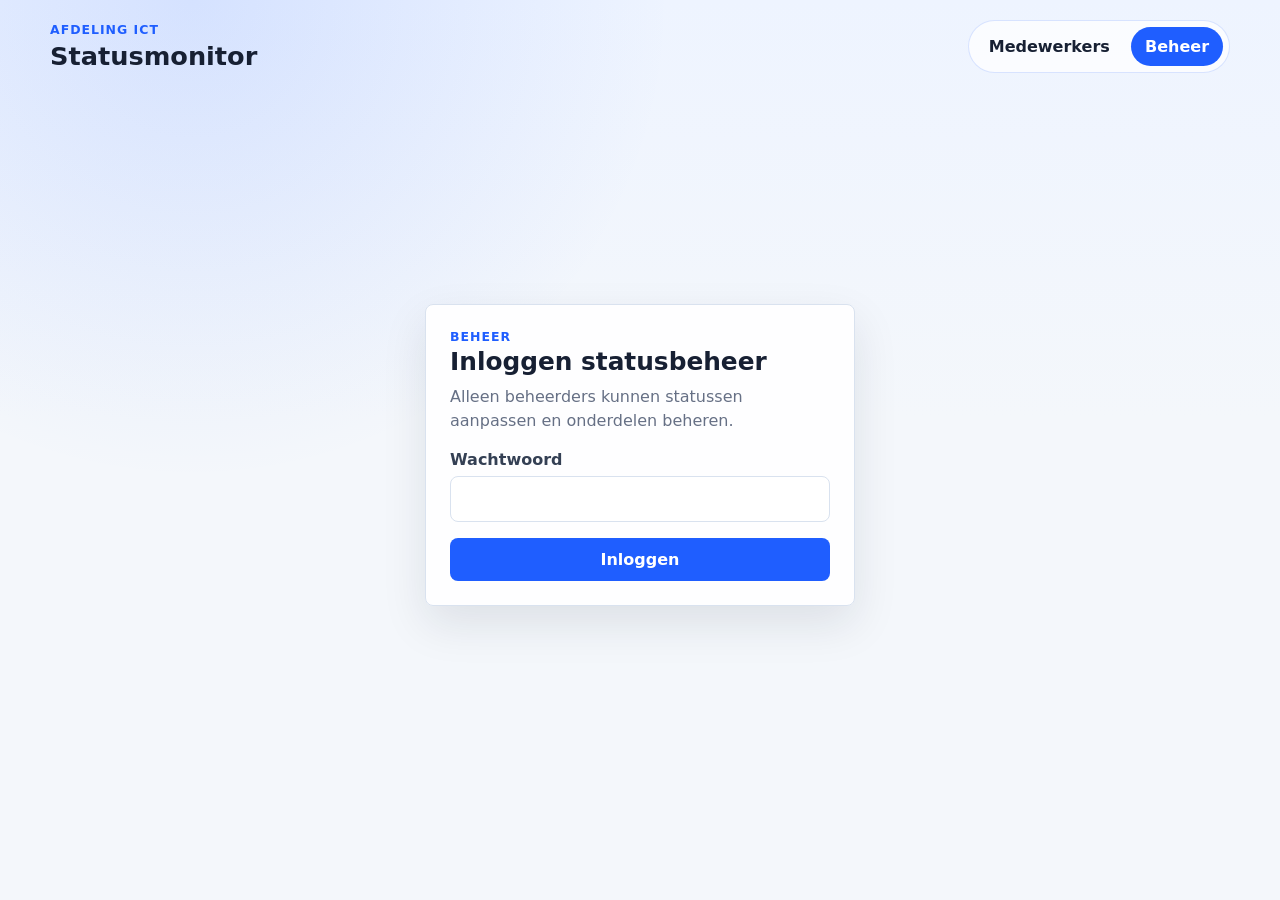
==== admin.html @ 1ae66938 "Add files via upload" ====
<!doctype html>
<html lang="nl">
<head>
  <meta charset="utf-8">
  <meta name="viewport" content="width=device-width, initial-scale=1">
  <title>ICT Statusmonitor - Beheer</title>
  <link rel="stylesheet" href="./styles.css">
</head>
<body>
  <header class="topbar">
    <div>
      <p class="eyebrow">Afdeling ICT</p>
      <h1>Statusmonitor</h1>
    </div>
    <nav class="nav">
      <a href="./index.html">Medewerkers</a>
      <a class="active" href="./admin.html">Beheer</a>
    </nav>
  </header>

  <main class="shell admin-shell" id="admin-content" hidden>
    <section class="hero admin-hero">
      <div>
        <p class="eyebrow">Beheer</p>
        <h2>Statussen bijwerken en systemen toevoegen</h2>
        <p class="intro">Pas de status aan, noteer toelichting voor medewerkers en voeg nieuwe onderdelen toe.</p>
      </div>
      <a class="primary-link" href="./index.html">Bekijk monitor</a>
    </section>

    <section class="admin-layout">
      <form class="panel form-panel" id="system-form">
        <input type="hidden" id="system-id">
        <div class="panel-head">
          <h2 id="form-title">Nieuw onderdeel</h2>
          <button class="ghost-button compact" id="cancel-edit" type="button" hidden>Annuleren</button>
        </div>

        <label>
          Naam systeem
          <input id="system-name" type="text" placeholder="Bijv. Microsoft 365" required>
        </label>

        <label>
          Status
          <select id="system-status" required>
            <option value="green">Groen</option>
            <option value="orange">Oranje</option>
            <option value="red">Rood</option>
          </select>
        </label>

        <label>
          Opmerking
          <textarea id="system-note" rows="5" placeholder="Korte toelichting voor medewerkers"></textarea>
        </label>

        <button class="primary-button" type="submit">Opslaan</button>
      </form>

      <section class="panel">
        <div class="panel-head">
          <div>
            <h2>Onderdelen</h2>
            <p>Sleep niet nodig: gebruik bewerken om statussen te wijzigen.</p>
          </div>
          <button class="ghost-button compact" id="reset-data" type="button">Voorbeelddata herstellen</button>
        </div>
        <div class="admin-list" id="admin-list"></div>
        <p class="empty-state" id="admin-empty-state" hidden>Er zijn nog geen onderdelen toegevoegd.</p>
      </section>
    </section>
  </main>

  <section class="login-screen" id="login-screen">
    <form class="login-panel" id="login-form">
      <p class="eyebrow">Beheer</p>
      <h2>Inloggen statusbeheer</h2>
      <p class="login-copy">Alleen beheerders kunnen statussen aanpassen en onderdelen beheren.</p>
      <label>
        Wachtwoord
        <input id="admin-password" type="password" autocomplete="current-password" required>
      </label>
      <p class="login-error" id="login-error" hidden>Onjuist wachtwoord. Probeer het opnieuw.</p>
      <button class="primary-button" type="submit">Inloggen</button>
    </form>
  </section>

  <script src="./app.js"></script>
</body>
</html>
---- styles.css ----
:root {
  --bg: #f4f7fb;
  --ink: #172033;
  --muted: #667085;
  --line: #d9e2ef;
  --panel: #ffffff;
  --blue: #1f5eff;
  --blue-dark: #1546bf;
  --green: #17a673;
  --green-bg: #e7f8f1;
  --orange: #f59e0b;
  --orange-bg: #fff4db;
  --red: #e23b3b;
  --red-bg: #ffe8e8;
  --shadow: 0 18px 45px rgba(23, 32, 51, 0.10);
}

* {
  box-sizing: border-box;
}

body {
  margin: 0;
  min-height: 100vh;
  color: var(--ink);
  background:
    radial-gradient(circle at 15% 0%, rgba(31, 94, 255, 0.12), transparent 30rem),
    linear-gradient(180deg, #eef4ff 0%, var(--bg) 26rem);
  font-family: "Segoe UI", system-ui, -apple-system, BlinkMacSystemFont, sans-serif;
}

.topbar {
  display: flex;
  align-items: center;
  justify-content: space-between;
  gap: 1rem;
  width: min(1180px, calc(100% - 2rem));
  margin: 0 auto;
  padding: 1.25rem 0;
}

.site-logo {
  width: min(250px, 34vw);
  height: auto;
  object-fit: contain;
}

h1,
h2,
p {
  margin: 0;
}

h1 {
  font-size: clamp(1.35rem, 2vw, 1.8rem);
}

h2 {
  font-size: clamp(1.35rem, 2.2vw, 2.15rem);
  line-height: 1.1;
}

.eyebrow {
  margin-bottom: .25rem;
  color: var(--blue);
  font-size: .78rem;
  font-weight: 800;
  letter-spacing: .08em;
  text-transform: uppercase;
}

.nav {
  display: flex;
  gap: .4rem;
  padding: .35rem;
  border: 1px solid rgba(31, 94, 255, 0.16);
  border-radius: 999px;
  background: rgba(255, 255, 255, 0.72);
}

.nav a,
.primary-link {
  color: var(--ink);
  text-decoration: none;
}

.nav a {
  padding: .65rem .9rem;
  border-radius: 999px;
  font-weight: 700;
}

.nav a.active {
  color: white;
  background: var(--blue);
}

.shell {
  width: min(1180px, calc(100% - 2rem));
  margin: 0 auto;
  padding: 1rem 0 3rem;
}

.hero {
  display: grid;
  grid-template-columns: 1fr auto;
  align-items: end;
  gap: 2rem;
  min-height: 18rem;
  padding: 2.25rem;
  border-radius: 8px;
  color: white;
  background:
    linear-gradient(120deg, rgba(13, 25, 49, .88), rgba(21, 70, 191, .76)),
    url("./status-hero.png") center/cover;
  box-shadow: var(--shadow);
}

.hero .eyebrow,
.hero .intro {
  color: rgba(255, 255, 255, .84);
}

.hero h2 {
  max-width: 760px;
}

.intro {
  max-width: 620px;
  margin-top: .8rem;
  line-height: 1.6;
}

.summary {
  display: grid;
  grid-template-columns: repeat(3, minmax(5.5rem, 1fr));
  gap: .75rem;
}

.summary div {
  min-width: 6rem;
  padding: 1rem;
  border: 1px solid rgba(255, 255, 255, .22);
  border-radius: 8px;
  background: rgba(255, 255, 255, .14);
  backdrop-filter: blur(10px);
  text-align: center;
}

.summary span {
  display: block;
  font-size: 2rem;
  font-weight: 850;
}

.summary small {
  color: rgba(255, 255, 255, .8);
  font-weight: 700;
}

.status-board,
.panel {
  margin-top: 1.25rem;
  border: 1px solid var(--line);
  border-radius: 8px;
  background: rgba(255, 255, 255, .88);
  box-shadow: 0 10px 28px rgba(23, 32, 51, .06);
}

.board-head,
.panel-head {
  display: flex;
  align-items: center;
  justify-content: space-between;
  gap: 1rem;
  padding: 1.25rem;
  border-bottom: 1px solid var(--line);
}

.board-head h2,
.panel-head h2 {
  font-size: 1.2rem;
}

.board-head p,
.panel-head p {
  margin-top: .25rem;
  color: var(--muted);
  font-size: .92rem;
}

.status-grid {
  display: grid;
  grid-template-columns: repeat(auto-fit, minmax(245px, 1fr));
  gap: 1rem;
  padding: 1.25rem;
}

.status-card {
  position: relative;
  min-height: 13rem;
  padding: 1.25rem;
  overflow: hidden;
  border: 1px solid var(--line);
  border-radius: 8px;
  background: white;
}

.status-card::before {
  content: "";
  position: absolute;
  inset: 0 auto 0 0;
  width: .42rem;
  background: var(--status-color);
}

.status-top {
  display: flex;
  align-items: flex-start;
  justify-content: space-between;
  gap: 1rem;
}

.status-card h3 {
  margin: 0;
  font-size: 1.22rem;
}

.badge {
  display: inline-flex;
  align-items: center;
  gap: .45rem;
  white-space: nowrap;
  padding: .45rem .65rem;
  border-radius: 999px;
  color: var(--status-color);
  background: var(--status-bg);
  font-size: .85rem;
  font-weight: 800;
}

.dot {
  width: .65rem;
  height: .65rem;
  border-radius: 50%;
  background: currentColor;
  box-shadow: 0 0 0 .25rem color-mix(in srgb, currentColor 18%, transparent);
}

.note-label {
  margin-top: 1.35rem;
  color: var(--muted);
  font-size: .8rem;
  font-weight: 800;
  letter-spacing: .06em;
  text-transform: uppercase;
}

.note {
  margin-top: .4rem;
  color: #344054;
  line-height: 1.55;
}

.ghost-button,
.primary-button,
.primary-link {
  min-height: 2.6rem;
  border: 0;
  border-radius: 8px;
  padding: .75rem 1rem;
  font: inherit;
  font-weight: 800;
  cursor: pointer;
}

.ghost-button {
  color: var(--blue);
  background: #edf3ff;
}

.ghost-button:hover,
.primary-link:hover {
  background: #dfeaff;
}

.primary-button,
.primary-link {
  display: inline-flex;
  align-items: center;
  justify-content: center;
  color: white;
  background: var(--blue);
}

.primary-button:hover {
  background: var(--blue-dark);
}

.compact {
  min-height: 2.2rem;
  padding: .55rem .75rem;
  font-size: .9rem;
}

.admin-hero {
  min-height: 14rem;
}

.monitor-hero {
  min-height: 11rem;
  padding: 1.4rem 2rem;
}

.monitor-hero h2 {
  max-width: 690px;
  font-size: clamp(1.7rem, 3vw, 2.65rem);
}

.monitor-hero .intro {
  margin-top: .55rem;
}

.monitor-hero .summary div {
  min-width: 5.4rem;
  padding: .75rem .9rem;
}

.monitor-hero .summary span {
  font-size: 1.75rem;
}

.login-screen {
  display: grid;
  place-items: center;
  width: min(1180px, calc(100% - 2rem));
  min-height: calc(100vh - 9rem);
  margin: 0 auto;
  padding: 1rem 0 3rem;
}

.login-panel {
  width: min(430px, 100%);
  padding: 1.5rem;
  border: 1px solid var(--line);
  border-radius: 8px;
  background: rgba(255, 255, 255, .94);
  box-shadow: var(--shadow);
}

.login-panel h2 {
  font-size: 1.55rem;
}

.login-copy {
  margin-top: .6rem;
  color: var(--muted);
  line-height: 1.55;
}

.login-panel label {
  margin-right: 0;
  margin-left: 0;
}

.login-panel .primary-button {
  width: 100%;
  margin-top: 1rem;
}

.login-error {
  margin-top: .8rem;
  color: var(--red);
  font-weight: 800;
}

.admin-layout {
  display: grid;
  grid-template-columns: minmax(280px, 390px) 1fr;
  gap: 1.25rem;
}

.panel {
  align-self: start;
}

.form-panel {
  padding-bottom: 1.25rem;
}

label {
  display: grid;
  gap: .45rem;
  margin: 1rem 1.25rem 0;
  color: #344054;
  font-weight: 800;
}

input,
select,
textarea {
  width: 100%;
  border: 1px solid var(--line);
  border-radius: 8px;
  padding: .78rem .85rem;
  color: var(--ink);
  background: white;
  font: inherit;
}

textarea {
  resize: vertical;
}

.form-panel .primary-button {
  width: calc(100% - 2.5rem);
  margin: 1.25rem 1.25rem 0;
}

.admin-list {
  display: grid;
  gap: .85rem;
  padding: 1.25rem;
}

.admin-item {
  display: grid;
  grid-template-columns: 1fr auto;
  gap: 1rem;
  padding: 1rem;
  border: 1px solid var(--line);
  border-radius: 8px;
  background: white;
}

.admin-item h3 {
  margin: 0 0 .5rem;
}

.admin-actions {
  display: flex;
  align-items: start;
  gap: .5rem;
}

.danger {
  color: var(--red);
  background: var(--red-bg);
}

.empty-state {
  padding: 1.25rem;
  color: var(--muted);
}

@media (max-width: 820px) {
  .topbar,
  .hero,
  .board-head,
  .panel-head,
  .admin-item {
    align-items: stretch;
    grid-template-columns: 1fr;
    flex-direction: column;
  }

  .topbar,
  .board-head,
  .panel-head {
    display: flex;
  }

  .nav {
    width: 100%;
  }

  .site-logo {
    width: min(220px, 70vw);
  }

  .nav a {
    flex: 1;
    text-align: center;
  }

  .hero {
    padding: 1.4rem;
  }

  .summary,
  .admin-layout {
    grid-template-columns: 1fr;
  }

  .admin-actions {
    width: 100%;
  }

  .admin-actions button {
    flex: 1;
  }
}
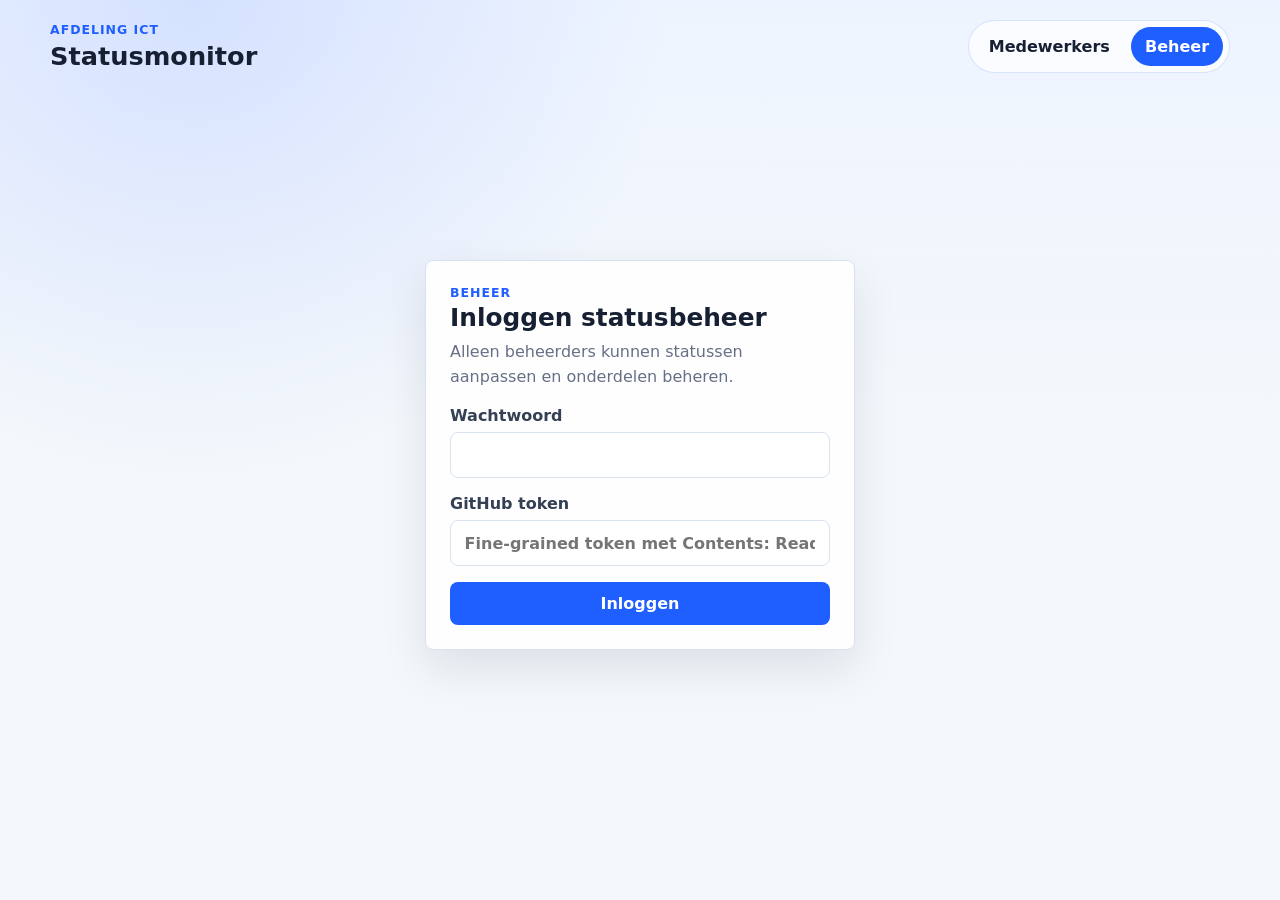
==== commit 76ad5df9: "Add files via upload" ====
--- a/admin.html
+++ b/admin.html
@@ -81,6 +81,10 @@
         Wachtwoord
         <input id="admin-password" type="password" autocomplete="current-password" required>
       </label>
+      <label>
+        GitHub token
+        <input id="github-token" type="password" autocomplete="off" placeholder="Fine-grained token met Contents: Read and write">
+      </label>
       <p class="login-error" id="login-error" hidden>Onjuist wachtwoord. Probeer het opnieuw.</p>
       <button class="primary-button" type="submit">Inloggen</button>
     </form>
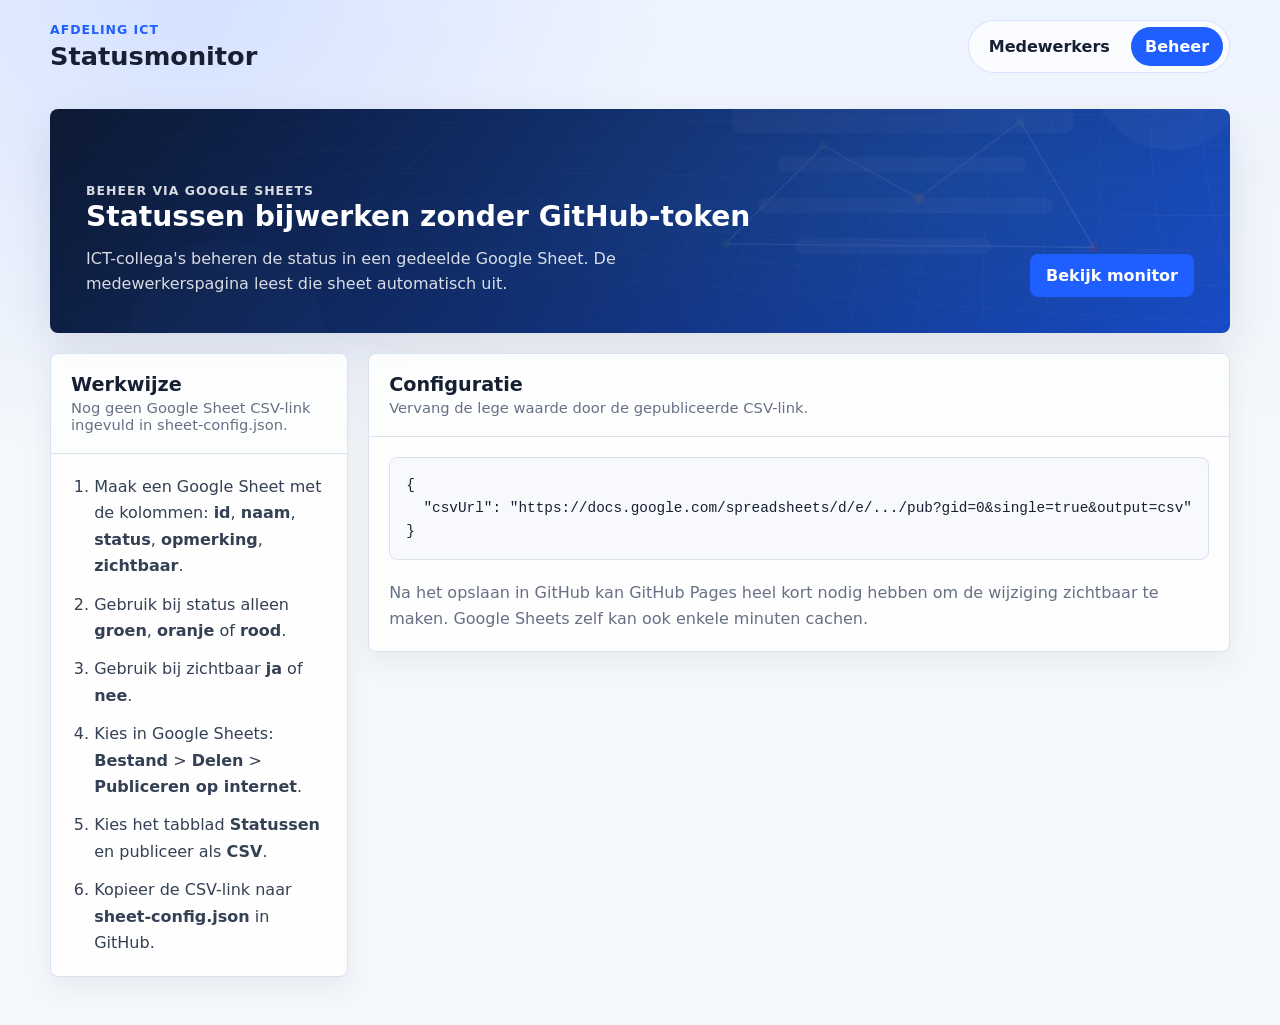
==== commit bb2f29f4: "Add files via upload" ====
--- a/admin.html
+++ b/admin.html
@@ -18,78 +18,49 @@
     </nav>
   </header>
 
-  <main class="shell admin-shell" id="admin-content" hidden>
+  <main class="shell admin-shell">
     <section class="hero admin-hero">
       <div>
-        <p class="eyebrow">Beheer</p>
-        <h2>Statussen bijwerken en systemen toevoegen</h2>
-        <p class="intro">Pas de status aan, noteer toelichting voor medewerkers en voeg nieuwe onderdelen toe.</p>
+        <p class="eyebrow">Beheer via Google Sheets</p>
+        <h2>Statussen bijwerken zonder GitHub-token</h2>
+        <p class="intro">ICT-collega's beheren de status in een gedeelde Google Sheet. De medewerkerspagina leest die sheet automatisch uit.</p>
       </div>
       <a class="primary-link" href="./index.html">Bekijk monitor</a>
     </section>
 
-    <section class="admin-layout">
-      <form class="panel form-panel" id="system-form">
-        <input type="hidden" id="system-id">
+    <section class="admin-layout sheet-admin-layout">
+      <section class="panel">
         <div class="panel-head">
-          <h2 id="form-title">Nieuw onderdeel</h2>
-          <button class="ghost-button compact" id="cancel-edit" type="button" hidden>Annuleren</button>
+          <div>
+            <h2>Werkwijze</h2>
+            <p id="config-status">Configuratie controleren...</p>
+          </div>
         </div>
-
-        <label>
-          Naam systeem
-          <input id="system-name" type="text" placeholder="Bijv. Microsoft 365" required>
-        </label>
-
-        <label>
-          Status
-          <select id="system-status" required>
-            <option value="green">Groen</option>
-            <option value="orange">Oranje</option>
-            <option value="red">Rood</option>
-          </select>
-        </label>
-
-        <label>
-          Opmerking
-          <textarea id="system-note" rows="5" placeholder="Korte toelichting voor medewerkers"></textarea>
-        </label>
-
-        <button class="primary-button" type="submit">Opslaan</button>
-      </form>
+        <ol class="instruction-list">
+          <li>Maak een Google Sheet met de kolommen: <strong>id</strong>, <strong>naam</strong>, <strong>status</strong>, <strong>opmerking</strong>, <strong>zichtbaar</strong>.</li>
+          <li>Gebruik bij status alleen <strong>groen</strong>, <strong>oranje</strong> of <strong>rood</strong>.</li>
+          <li>Gebruik bij zichtbaar <strong>ja</strong> of <strong>nee</strong>.</li>
+          <li>Kies in Google Sheets: <strong>Bestand</strong> > <strong>Delen</strong> > <strong>Publiceren op internet</strong>.</li>
+          <li>Kies het tabblad <strong>Statussen</strong> en publiceer als <strong>CSV</strong>.</li>
+          <li>Kopieer de CSV-link naar <strong>sheet-config.json</strong> in GitHub.</li>
+        </ol>
+      </section>
 
       <section class="panel">
         <div class="panel-head">
           <div>
-            <h2>Onderdelen</h2>
-            <p>Sleep niet nodig: gebruik bewerken om statussen te wijzigen.</p>
+            <h2>Configuratie</h2>
+            <p>Vervang de lege waarde door de gepubliceerde CSV-link.</p>
           </div>
-          <button class="ghost-button compact" id="reset-data" type="button">Voorbeelddata herstellen</button>
         </div>
-        <div class="admin-list" id="admin-list"></div>
-        <p class="empty-state" id="admin-empty-state" hidden>Er zijn nog geen onderdelen toegevoegd.</p>
+        <pre class="code-block"><code>{
+  "csvUrl": "https://docs.google.com/spreadsheets/d/e/.../pub?gid=0&amp;single=true&amp;output=csv"
+}</code></pre>
+        <p class="admin-note">Na het opslaan in GitHub kan GitHub Pages heel kort nodig hebben om de wijziging zichtbaar te maken. Google Sheets zelf kan ook enkele minuten cachen.</p>
       </section>
     </section>
   </main>
 
-  <section class="login-screen" id="login-screen">
-    <form class="login-panel" id="login-form">
-      <p class="eyebrow">Beheer</p>
-      <h2>Inloggen statusbeheer</h2>
-      <p class="login-copy">Alleen beheerders kunnen statussen aanpassen en onderdelen beheren.</p>
-      <label>
-        Wachtwoord
-        <input id="admin-password" type="password" autocomplete="current-password" required>
-      </label>
-      <label>
-        GitHub token
-        <input id="github-token" type="password" autocomplete="off" placeholder="Fine-grained token met Contents: Read and write">
-      </label>
-      <p class="login-error" id="login-error" hidden>Onjuist wachtwoord. Probeer het opnieuw.</p>
-      <button class="primary-button" type="submit">Inloggen</button>
-    </form>
-  </section>
-
   <script src="./app.js"></script>
 </body>
 </html>
--- a/styles.css
+++ b/styles.css
@@ -307,6 +307,12 @@
   min-height: 14rem;
 }
 
+.admin-hero-actions {
+  display: flex;
+  align-items: center;
+  gap: .75rem;
+}
+
 .monitor-hero {
   min-height: 11rem;
   padding: 1.4rem 2rem;
@@ -378,6 +384,44 @@
   display: grid;
   grid-template-columns: minmax(280px, 390px) 1fr;
   gap: 1.25rem;
+}
+
+.sheet-admin-layout {
+  grid-template-columns: 1fr 1fr;
+}
+
+.instruction-list {
+  margin: 0;
+  padding: 1.25rem 1.25rem 1.25rem 2.7rem;
+  color: #344054;
+  line-height: 1.65;
+}
+
+.instruction-list li + li {
+  margin-top: .75rem;
+}
+
+.code-block {
+  margin: 1.25rem;
+  padding: 1rem;
+  overflow: auto;
+  border: 1px solid var(--line);
+  border-radius: 8px;
+  color: #172033;
+  background: #f7f9fc;
+  font-size: .9rem;
+  line-height: 1.6;
+}
+
+.admin-note {
+  margin: 0 1.25rem 1.25rem;
+  color: var(--muted);
+  line-height: 1.6;
+}
+
+.success-text {
+  color: var(--green) !important;
+  font-weight: 800;
 }
 
 .panel {
@@ -492,6 +536,11 @@
     grid-template-columns: 1fr;
   }
 
+  .admin-hero-actions {
+    align-items: stretch;
+    flex-direction: column;
+  }
+
   .admin-actions {
     width: 100%;
   }
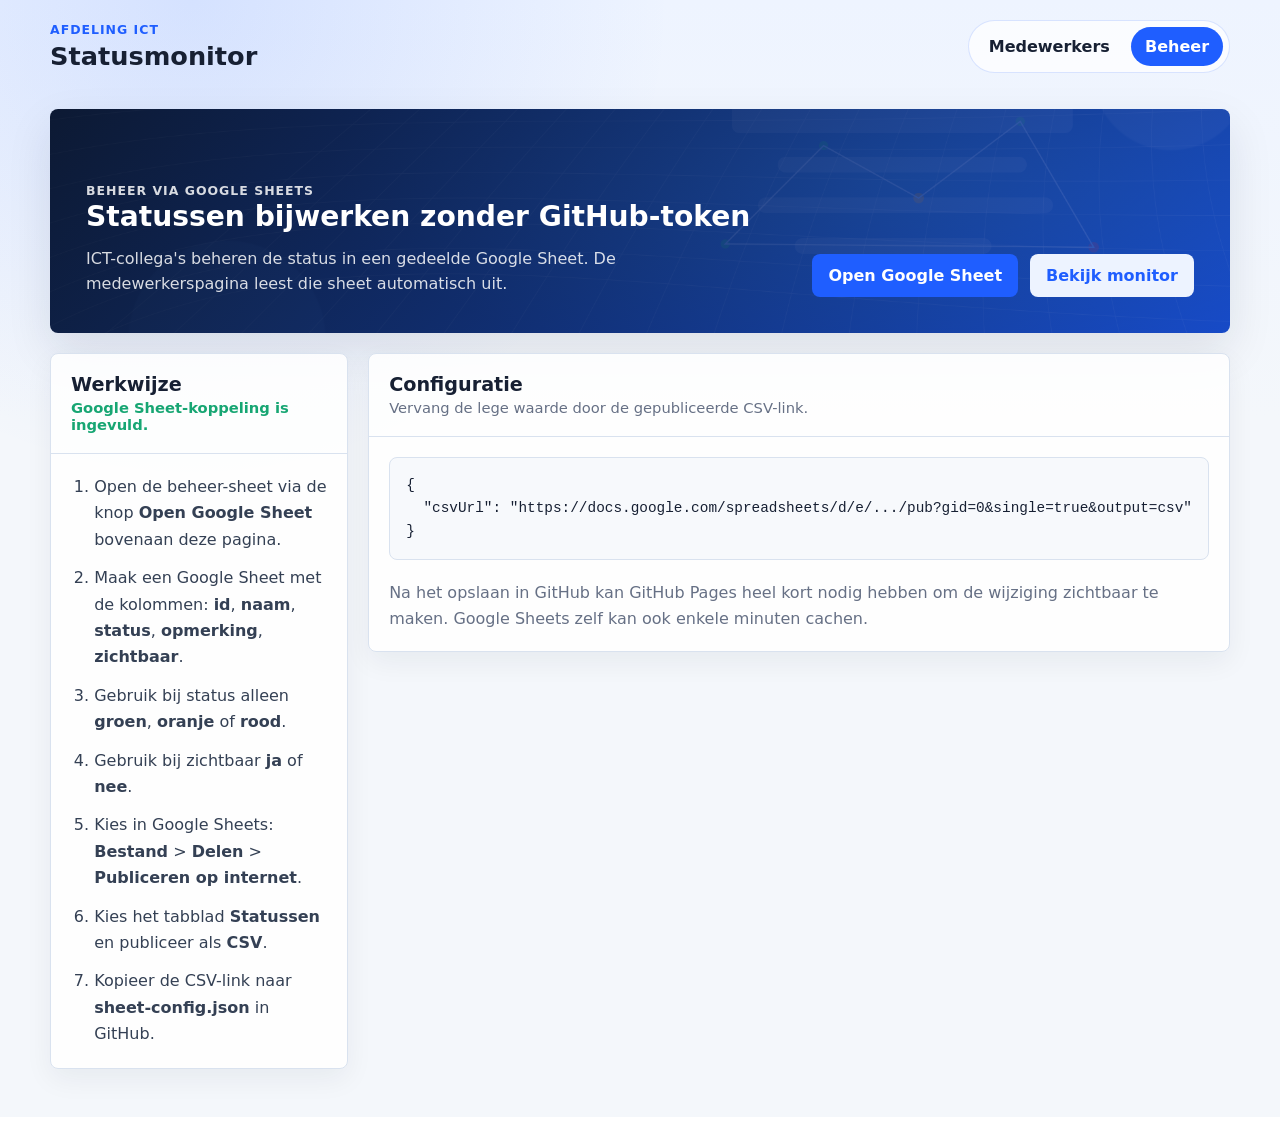
==== commit 9aeafa58: "Add files via upload" ====
--- a/admin.html
+++ b/admin.html
@@ -25,7 +25,10 @@
         <h2>Statussen bijwerken zonder GitHub-token</h2>
         <p class="intro">ICT-collega's beheren de status in een gedeelde Google Sheet. De medewerkerspagina leest die sheet automatisch uit.</p>
       </div>
-      <a class="primary-link" href="./index.html">Bekijk monitor</a>
+      <div class="admin-hero-actions">
+        <a class="primary-link" href="https://docs.google.com/spreadsheets/d/1TjPcstEcdejIZWQxqR3VZ0_GhrjIt2kEWrI49Sp7WFQ/edit?gid=1361438883#gid=1361438883" target="_blank" rel="noopener">Open Google Sheet</a>
+        <a class="ghost-link" href="./index.html">Bekijk monitor</a>
+      </div>
     </section>
 
     <section class="admin-layout sheet-admin-layout">
@@ -37,6 +40,7 @@
           </div>
         </div>
         <ol class="instruction-list">
+          <li>Open de beheer-sheet via de knop <strong>Open Google Sheet</strong> bovenaan deze pagina.</li>
           <li>Maak een Google Sheet met de kolommen: <strong>id</strong>, <strong>naam</strong>, <strong>status</strong>, <strong>opmerking</strong>, <strong>zichtbaar</strong>.</li>
           <li>Gebruik bij status alleen <strong>groen</strong>, <strong>oranje</strong> of <strong>rood</strong>.</li>
           <li>Gebruik bij zichtbaar <strong>ja</strong> of <strong>nee</strong>.</li>
--- a/styles.css
+++ b/styles.css
@@ -79,7 +79,8 @@
 }
 
 .nav a,
-.primary-link {
+.primary-link,
+.ghost-link {
   color: var(--ink);
   text-decoration: none;
 }
@@ -264,7 +265,8 @@
 
 .ghost-button,
 .primary-button,
-.primary-link {
+.primary-link,
+.ghost-link {
   min-height: 2.6rem;
   border: 0;
   border-radius: 8px;
@@ -274,7 +276,8 @@
   cursor: pointer;
 }
 
-.ghost-button {
+.ghost-button,
+.ghost-link {
   color: var(--blue);
   background: #edf3ff;
 }
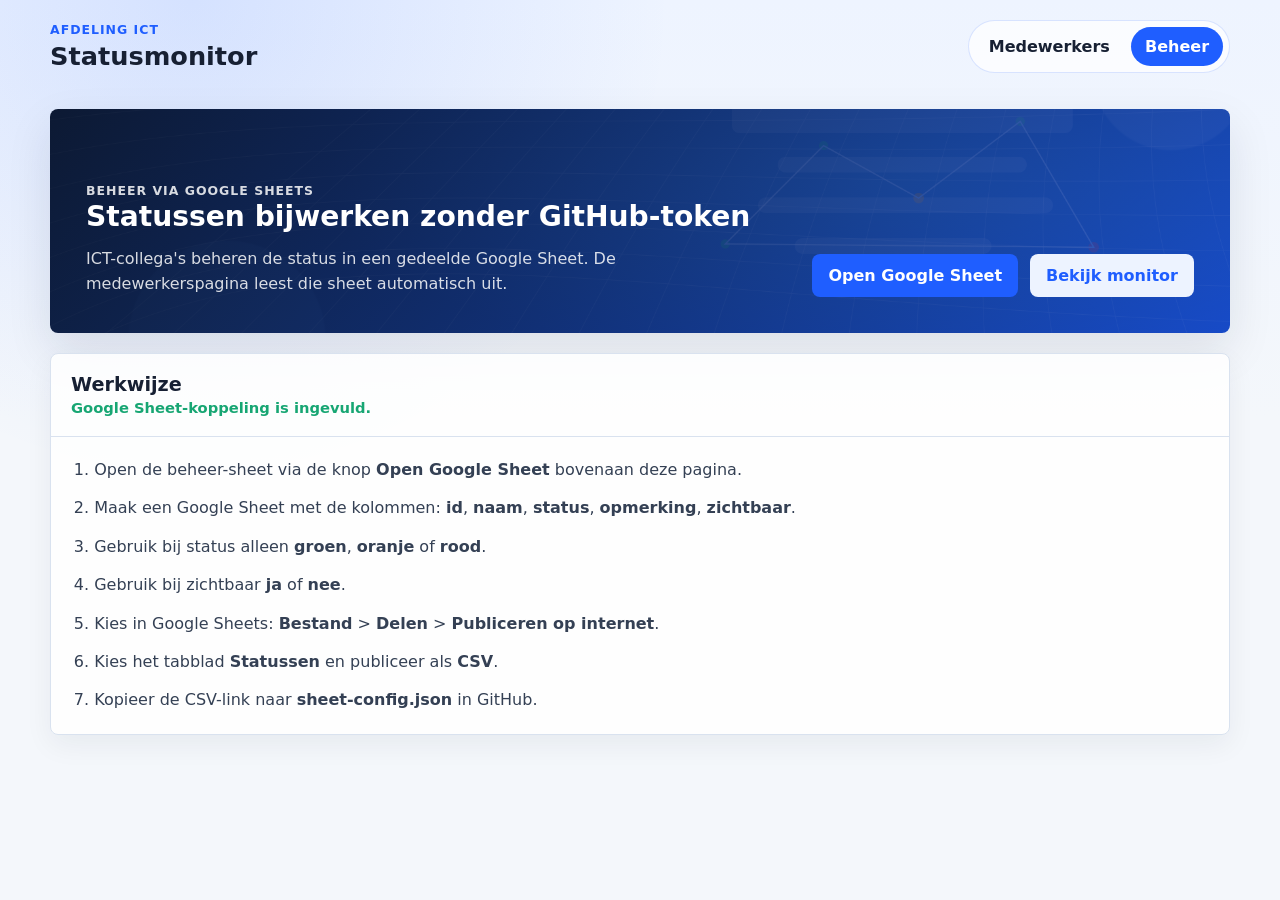
==== commit 90fa6266: "Add files via upload" ====
--- a/admin.html
+++ b/admin.html
@@ -49,19 +49,6 @@
           <li>Kopieer de CSV-link naar <strong>sheet-config.json</strong> in GitHub.</li>
         </ol>
       </section>
-
-      <section class="panel">
-        <div class="panel-head">
-          <div>
-            <h2>Configuratie</h2>
-            <p>Vervang de lege waarde door de gepubliceerde CSV-link.</p>
-          </div>
-        </div>
-        <pre class="code-block"><code>{
-  "csvUrl": "https://docs.google.com/spreadsheets/d/e/.../pub?gid=0&amp;single=true&amp;output=csv"
-}</code></pre>
-        <p class="admin-note">Na het opslaan in GitHub kan GitHub Pages heel kort nodig hebben om de wijziging zichtbaar te maken. Google Sheets zelf kan ook enkele minuten cachen.</p>
-      </section>
     </section>
   </main>
 
--- a/styles.css
+++ b/styles.css
@@ -390,7 +390,7 @@
 }
 
 .sheet-admin-layout {
-  grid-template-columns: 1fr 1fr;
+  grid-template-columns: 1fr;
 }
 
 .instruction-list {
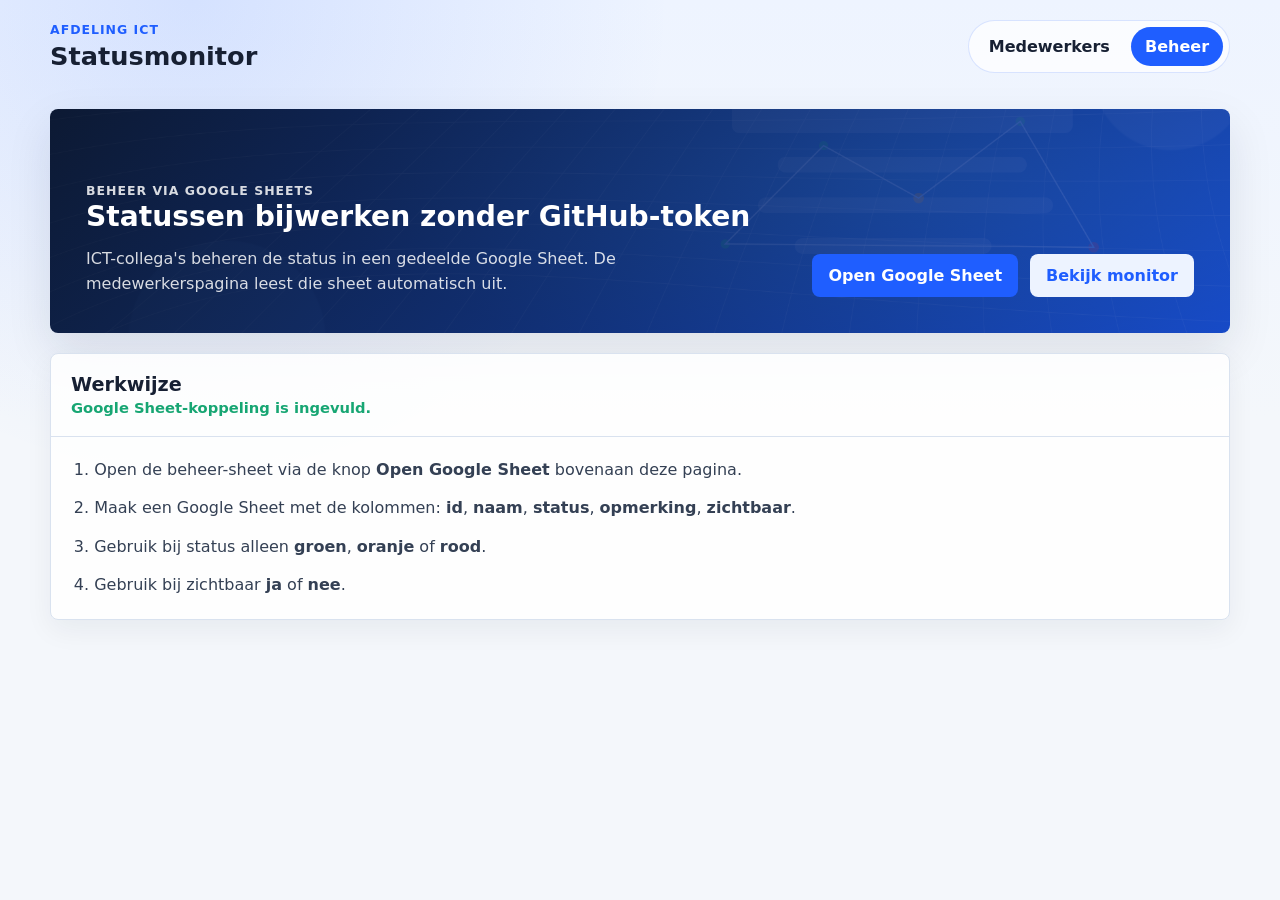
==== commit 93d627fe: "Add files via upload" ====
--- a/admin.html
+++ b/admin.html
@@ -44,9 +44,6 @@
           <li>Maak een Google Sheet met de kolommen: <strong>id</strong>, <strong>naam</strong>, <strong>status</strong>, <strong>opmerking</strong>, <strong>zichtbaar</strong>.</li>
           <li>Gebruik bij status alleen <strong>groen</strong>, <strong>oranje</strong> of <strong>rood</strong>.</li>
           <li>Gebruik bij zichtbaar <strong>ja</strong> of <strong>nee</strong>.</li>
-          <li>Kies in Google Sheets: <strong>Bestand</strong> > <strong>Delen</strong> > <strong>Publiceren op internet</strong>.</li>
-          <li>Kies het tabblad <strong>Statussen</strong> en publiceer als <strong>CSV</strong>.</li>
-          <li>Kopieer de CSV-link naar <strong>sheet-config.json</strong> in GitHub.</li>
         </ol>
       </section>
     </section>
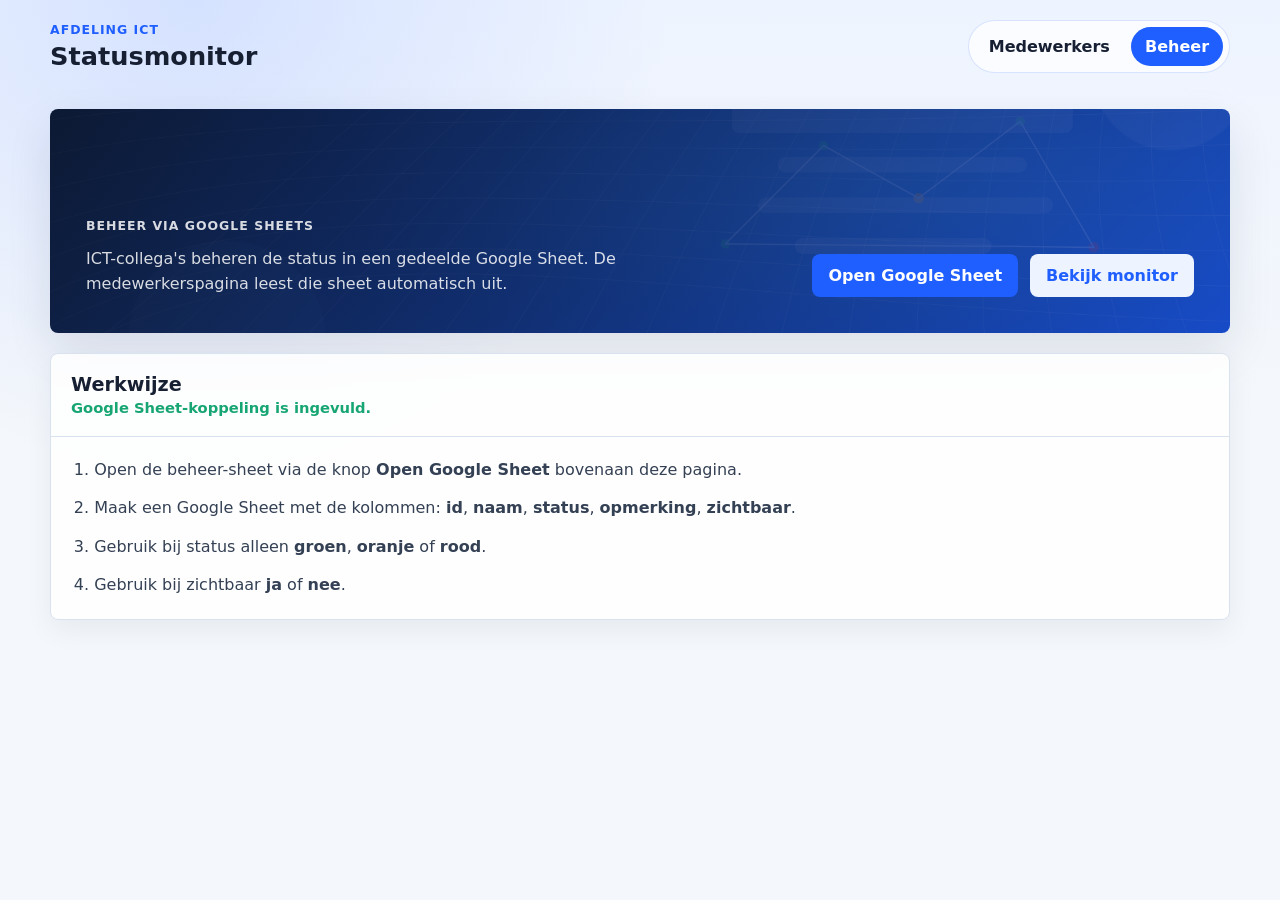
==== commit d2715821: "Add files via upload" ====
--- a/admin.html
+++ b/admin.html
@@ -22,7 +22,6 @@
     <section class="hero admin-hero">
       <div>
         <p class="eyebrow">Beheer via Google Sheets</p>
-        <h2>Statussen bijwerken zonder GitHub-token</h2>
         <p class="intro">ICT-collega's beheren de status in een gedeelde Google Sheet. De medewerkerspagina leest die sheet automatisch uit.</p>
       </div>
       <div class="admin-hero-actions">
